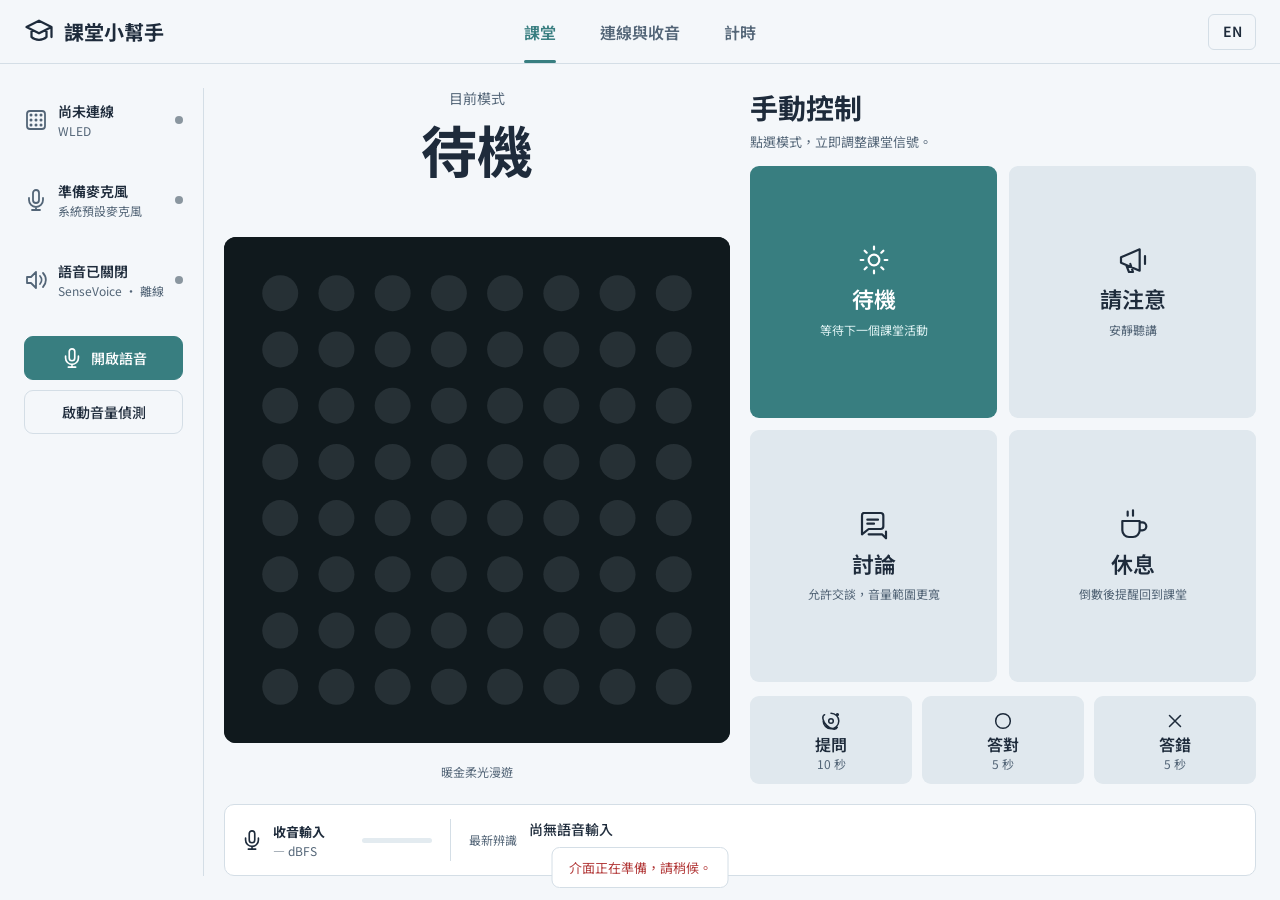
==== source/resources/web/index.html @ 9d5ec284 "Initial public release of Responsive Classroom 3.0.1" ====
<!doctype html>
<html lang="zh-Hant">
<head>
  <meta charset="utf-8">
  <meta name="viewport" content="width=device-width,initial-scale=1">
  <meta http-equiv="Content-Security-Policy" content="default-src 'self' qrc:; script-src 'self' qrc:; style-src 'self'; img-src 'self' data:; font-src 'self'; connect-src 'none'; object-src 'none'; base-uri 'none'">
  <title>課堂小幫手</title>
  <link rel="stylesheet" href="style.css">
  <script defer src="qrc:///qtwebchannel/qwebchannel.js"></script>
  <script defer src="app.js"></script>
</head>
<body>
<!-- THESIS: The teacher reads readiness and changes classroom signals in one view; dense setup uses grouped fields and genuine disclosure.
OWN-WORLD: User-approved light slate and teal, bundled Noto Sans TC, authored consistent SVG, aligned compact forms.
STORY: Connect boards, confirm audio, act manually or by voice; custom sound remains available.
FIRST VIEWPORT: Left readiness, central real LED canvas, right four activities and three responses; fixed live input below.
FORM: Classroom control workspace, user-pinned B overrides direction seed 367bfe2c.
FINISH: unreviewed and undocumented is unfinished; this build ends with the finish review, the verdict, and DESIGN.md -->
<svg class="icon-definitions" xmlns="http://www.w3.org/2000/svg" aria-hidden="true"><defs>
  <symbol id="i-cap" viewBox="0 0 24 24"><path d="m2 8 10-5 10 5-10 5zM6 10v6c3 3 9 3 12 0v-6M22 8v8"/></symbol>
  <symbol id="i-board" viewBox="0 0 24 24"><rect x="3" y="3" width="18" height="18" rx="3"/><path d="M7 7h.01M12 7h.01M17 7h.01M7 12h.01M12 12h.01M17 12h.01M7 17h.01M12 17h.01M17 17h.01" stroke-width="3"/></symbol>
  <symbol id="i-mic" viewBox="0 0 24 24"><rect x="9" y="2" width="6" height="13" rx="3"/><path d="M5 10v2a7 7 0 0 0 14 0v-2M12 19v3M8 22h8"/></symbol>
  <symbol id="i-glow" viewBox="0 0 24 24"><circle cx="12" cy="12" r="4"/><path d="M12 2v2M12 20v2M2 12h2M20 12h2M5 5l1.5 1.5M17.5 17.5 19 19M5 19l1.5-1.5M17.5 6.5 19 5"/></symbol>
  <symbol id="i-notice" viewBox="0 0 24 24"><path d="m3 10 14-6v16L3 14zM3 10v4M7 16l2 5h3l-2-6M21 9v6"/></symbol>
  <symbol id="i-chat" viewBox="0 0 24 24"><path d="M4 3h13a2 2 0 0 1 2 2v8a2 2 0 0 1-2 2H8l-5 4V5a2 2 0 0 1 1-2ZM8 19h10l3 3v-5"/><path d="M7 8h8M7 11h5"/></symbol>
  <symbol id="i-rest" viewBox="0 0 24 24"><path d="M4 9h13v7a5 5 0 0 1-5 5H9a5 5 0 0 1-5-5zM17 10h2a3 3 0 1 1 0 6h-2M8 2v3M12 1v4"/></symbol>
  <symbol id="i-orbit" viewBox="0 0 24 24"><circle cx="12" cy="12" r="2.5"/><path d="M12 3.5a8.5 8.5 0 1 1-8.5 8.5M5.1 5.1a10 5.5 45 1 0 13.8 13.8"/><circle cx="19" cy="5" r="1"/></symbol>
  <symbol id="i-circle" viewBox="0 0 24 24"><circle cx="12" cy="12" r="8"/></symbol>
  <symbol id="i-cross" viewBox="0 0 24 24"><path d="m6 6 12 12M18 6 6 18"/></symbol>
  <symbol id="i-refresh" viewBox="0 0 24 24"><path d="M20 7v5h-5M4 17v-5h5M6 6a8 8 0 0 1 14 6M18 18a8 8 0 0 1-14-6"/></symbol>
  <symbol id="i-chevron" viewBox="0 0 24 24"><path d="m8 5 7 7-7 7"/></symbol>
  <symbol id="i-play" viewBox="0 0 24 24"><path d="m8 4 13 8-13 8z"/></symbol>
  <symbol id="i-stop" viewBox="0 0 24 24"><rect x="6" y="6" width="12" height="12" rx="1"/></symbol>
  <symbol id="i-sound" viewBox="0 0 24 24"><path d="M3 9h4l5-5v16l-5-5H3zM16 8a6 6 0 0 1 0 8M19 5a10 10 0 0 1 0 14"/></symbol>
  <symbol id="i-timer" viewBox="0 0 24 24"><circle cx="12" cy="14" r="8"/><path d="M9 2h6M12 2v4M12 10v4l3 2M19 6l2 2"/></symbol>
</defs></svg>
<div id="app">
  <header class="app-header">
    <div class="brand"><svg class="icon"><use href="#i-cap"/></svg><strong data-t="brand">課堂小幫手</strong></div>
    <nav class="navigation" aria-label="主要導覽" data-aria="navigation">
      <button type="button" data-page="classroom" aria-current="page" data-t="classroom">課堂</button>
      <button type="button" data-page="connection" data-t="connection">連線與收音</button>
      <button type="button" data-page="timers" data-t="timers">計時</button>
    </nav>
    <button id="language" class="language-button" type="button" aria-label="Switch interface language">EN</button>
  </header>
  <main id="pages">
    <section id="page-classroom" class="page classroom" aria-label="課堂" data-aria="classroom">
      <aside class="status-rail">
        <div class="status-list">
          <button class="status-item" type="button" data-go="connection"><svg class="icon"><use href="#i-board"/></svg><span><strong id="board-title">尚未連線</strong><small id="board-detail">WLED</small></span><i id="board-dot" class="status-dot"></i></button>
          <button class="status-item" type="button" data-go="connection"><svg class="icon"><use href="#i-mic"/></svg><span><strong id="microphone-title">準備麥克風</strong><small id="microphone-detail">系統預設麥克風</small></span><i id="microphone-dot" class="status-dot"></i></button>
          <div class="status-item"><svg class="icon"><use href="#i-sound"/></svg><span><strong id="speech-title">語音已關閉</strong><small id="speech-detail">SenseVoice · 離線</small></span><i id="speech-dot" class="status-dot"></i></div>
        </div>
        <div class="status-actions">
          <button id="voice-toggle" class="button primary" type="button" aria-pressed="false"><svg class="icon"><use href="#i-mic"/></svg><span data-t="voiceOn">開啟語音</span></button>
          <button id="noise-toggle" class="button quiet" type="button" aria-pressed="false"><span data-t="noiseOn">啟動音量偵測</span></button>
        </div>
      </aside>
      <div class="preview-column">
        <div class="current-mode"><span data-t="currentMode">目前模式</span><h1 id="current-mode">待機</h1></div>
        <div id="countdown" class="countdown" aria-live="polite"></div>
        <div id="matrix-stage" class="matrix-stage"><canvas id="matrix" width="400" height="400" aria-label="即時 8×8 燈板畫面" data-aria="matrix"></canvas></div>
        <p id="pattern-label" class="preview-caption">暖金柔光漫遊</p>
      </div>
      <div class="control-column">
        <div class="control-heading"><h2 data-t="manual">手動控制</h2><p data-t="manualHelp">點選模式，立即調整課堂信號。</p></div>
        <div class="base-modes">
          <button type="button" class="mode-button selected" data-mode="STANDBY" aria-pressed="true"><svg class="icon"><use href="#i-glow"/></svg><strong data-t="STANDBY">待機</strong><small data-t="standbyHelp">等待下一個課堂活動</small></button>
          <button type="button" class="mode-button" data-mode="NOTICE" aria-pressed="false"><svg class="icon"><use href="#i-notice"/></svg><strong data-t="NOTICE">請注意</strong><small data-t="noticeHelp">安靜聽講</small></button>
          <button type="button" class="mode-button" data-mode="DISCUSSION" aria-pressed="false"><svg class="icon"><use href="#i-chat"/></svg><strong data-t="DISCUSSION">討論</strong><small data-t="discussionHelp">允許交談，音量範圍更寬</small></button>
          <button type="button" class="mode-button" data-mode="REST" aria-pressed="false"><svg class="icon"><use href="#i-rest"/></svg><strong data-t="REST">休息</strong><small data-t="restHelp">倒數後提醒回到課堂</small></button>
        </div>
        <div class="response-modes">
          <button type="button" class="mode-button response" data-mode="QUESTION" aria-pressed="false"><svg class="icon"><use href="#i-orbit"/></svg><strong data-t="QUESTION">提問</strong><small id="question-duration">10 秒</small></button>
          <button type="button" class="mode-button response" data-mode="CORRECT" aria-pressed="false"><svg class="icon"><use href="#i-circle"/></svg><strong data-t="CORRECT">答對</strong><small class="feedback-duration">5 秒</small></button>
          <button type="button" class="mode-button response" data-mode="WRONG" aria-pressed="false"><svg class="icon"><use href="#i-cross"/></svg><strong data-t="WRONG">答錯</strong><small class="feedback-duration">5 秒</small></button>
        </div>
      </div>
      <div class="live-strip">
        <div class="live-level"><svg class="icon"><use href="#i-mic"/></svg><div><strong data-t="audioInput">收音輸入</strong><small id="live-dbfs">— dBFS</small></div><meter id="live-meter" min="-100" max="0" value="-100" aria-label="即時音量" data-aria="liveLevel"></meter></div>
        <div class="live-transcript"><span data-t="heard">最新辨識</span><strong id="transcript" title="">尚無語音輸入</strong><small id="command-result"></small></div>
        <button id="stop-audio-live" class="icon-button" type="button" hidden data-title="stopAudio"><svg class="icon"><use href="#i-stop"/></svg></button>
      </div>
    </section>
    <section id="page-connection" class="page scroll-page" hidden>
      <div class="settings-content">
        <section class="settings-section">
          <details id="board-details" class="disclosure section-disclosure settings-region board-region" open>
            <summary><svg class="icon"><use href="#i-chevron"/></svg><h2><svg class="icon"><use href="#i-board"/></svg><span data-t="boards">燈板連線</span></h2></summary>
            <div class="region-content">
<div class="board-add-flow"><form id="connect-form" class="connection-toolbar"><label class="sr-only" for="board-ip" data-t="boardIp">燈板 IP</label><input id="board-ip" type="text" inputmode="decimal" placeholder="192.168.1.50" maxlength="45" required autocomplete="off"><button class="button primary" id="connect-button" type="submit" data-t="connectBoard">連線燈板</button></form><div id="network-details" class="inline-form network-tools"><label class="sr-only" for="network" data-t="network">網路</label><select id="network"></select><button id="scan-button" class="button" type="button" data-t="search">搜尋</button></div></div><div id="found-boards" class="found-boards"></div>
              <p id="board-message" class="form-message" role="status"></p>
              <div class="board-table-wrap"><table class="board-table"><thead><tr><th class="enabled-column" data-t="enabled">啟用</th><th data-t="board">燈板</th><th data-t="state">狀態</th><th class="action-column"></th></tr></thead><tbody id="board-list"></tbody></table><p id="board-empty" class="empty-state" data-t="boardEmpty">尚未加入燈板。輸入 IP 建立連線。</p></div>
              <details class="disclosure child-disclosure" id="orientation-details" open><summary><svg class="icon"><use href="#i-chevron"/></svg><span data-t="orientation">燈板方向</span></summary><form id="orientation-form" class="orientation-row"><label class="field"><span data-t="board">燈板</span><select id="orientation-board"></select></label><label class="field"><span data-t="rotation">旋轉</span><select id="rotation"><option value="0">0°</option><option value="90">90°</option><option value="180">180°</option><option value="270">270°</option></select></label><div class="orientation-flags"><label><input id="serpentine" type="checkbox"><span data-t="serpentine">蛇形排列</span></label><label><input id="mirror-x" type="checkbox"><span data-t="mirrorX">左右鏡像</span></label><label><input id="mirror-y" type="checkbox"><span data-t="mirrorY">上下鏡像</span></label></div><button class="button" type="submit" data-t="save">儲存</button></form></details>
            </div>
          </details>
        </section>
        <section class="settings-section">
          <details id="input-details" class="disclosure section-disclosure settings-region input-region" open>
            <summary><svg class="icon"><use href="#i-chevron"/></svg><h2><svg class="icon"><use href="#i-mic"/></svg><span data-t="microphoneNoise">麥克風與音量</span></h2><button id="save-noise" class="button primary small" type="submit" form="noise-form" data-t="saveSettings">儲存設定</button></summary>
            <div class="region-content">
              <div class="microphone-row"><label class="sr-only" for="microphone" data-t="microphone">麥克風</label><select id="microphone"></select><button id="refresh-microphones" class="icon-button" type="button" data-title="refreshMicrophones"><svg class="icon"><use href="#i-refresh"/></svg></button><button id="calibrate" class="button" type="button" data-t="calibrate">安靜校準 12 秒</button><progress id="calibration-progress" max="1" value="0" aria-label="校準進度" data-aria="calibrationProgress"></progress></div>
              <div class="noise-feedback"><span id="noise-reading" class="numeric-reading">— dBFS</span><p id="noise-message" class="form-message" role="status"></p></div>
              <form id="noise-form">
                <div class="speech-option"><label><input id="speech-noise-guard" type="checkbox"><span data-t="speechGuard">人聲處理</span></label><p data-t="speechGuardHelp">請注意排除偵測到的人聲；討論保留持續交談音量。單一麥克風無法辨別發言者。</p></div>
                <div class="noise-profiles"><div class="profile"><h3><span class="color-dot focus-color"></span><span data-t="NOTICE">請注意</span></h3><div class="fields two"><label class="field"><span data-t="risingThreshold">稍吵門檻</span><span class="input-unit"><input id="noise-rising" data-number="float" data-min="0.1" data-max="120" inputmode="decimal" type="text"><span>dB</span></span></label><label class="field"><span data-t="loudThreshold">吵鬧門檻</span><span class="input-unit"><input id="noise-loud" data-number="float" data-min="0.1" data-max="120" inputmode="decimal" type="text"><span>dB</span></span></label></div></div><div class="profile"><h3><span class="color-dot discussion-color"></span><span data-t="DISCUSSION">討論</span></h3><div class="fields two"><label class="field"><span data-t="risingThreshold">稍吵門檻</span><span class="input-unit"><input id="discussion-rising" data-number="float" data-min="0.1" data-max="120" inputmode="decimal" type="text"><span>dB</span></span></label><label class="field"><span data-t="loudThreshold">吵鬧門檻</span><span class="input-unit"><input id="discussion-loud" data-number="float" data-min="0.1" data-max="120" inputmode="decimal" type="text"><span>dB</span></span></label></div></div></div>
                <details class="disclosure child-disclosure"><summary><svg class="icon"><use href="#i-chevron"/></svg><span data-t="noiseAdvanced">恢復門檻與持續時間</span></summary>
                  <div class="fields four noise-times"><label class="field"><span data-t="risingDuration">稍吵持續時間</span><span class="input-unit"><input id="rising-seconds" data-number="float" data-min="0.1" data-max="120" inputmode="decimal" type="text"><span data-t="seconds">秒</span></span></label><label class="field"><span data-t="loudDuration">吵鬧持續時間</span><span class="input-unit"><input id="loud-seconds" data-number="float" data-min="0.1" data-max="120" inputmode="decimal" type="text"><span data-t="seconds">秒</span></span></label><label class="field"><span data-t="recoveryDuration">恢復持續時間</span><span class="input-unit"><input id="recovery-seconds" data-number="float" data-min="0.1" data-max="120" inputmode="decimal" type="text"><span data-t="seconds">秒</span></span></label><label class="field"><span data-t="smoothing">音量平滑</span><span class="input-unit"><input id="smoothing-ms" data-number="int" data-min="100" data-max="5000" inputmode="numeric" type="text"><span>ms</span></span></label></div>
                  <div class="recovery-grid"><span></span><strong data-t="NOTICE">請注意</strong><strong data-t="DISCUSSION">討論</strong><span data-t="quietReturn">恢復安靜</span><span class="input-unit"><input id="rising-exit" data-number="float" data-min="0.1" data-max="120" inputmode="decimal" type="text" aria-label="請注意恢復安靜門檻" data-aria="focusQuietReturn"><span>dB</span></span><span class="input-unit"><input id="discussion-rising-exit" data-number="float" data-min="0.1" data-max="120" inputmode="decimal" type="text" aria-label="討論恢復安靜門檻" data-aria="discussionQuietReturn"><span>dB</span></span><span data-t="loudReturn">離開吵鬧</span><span class="input-unit"><input id="loud-exit" data-number="float" data-min="0.1" data-max="120" inputmode="decimal" type="text" aria-label="請注意離開吵鬧門檻" data-aria="focusLoudReturn"><span>dB</span></span><span class="input-unit"><input id="discussion-loud-exit" data-number="float" data-min="0.1" data-max="120" inputmode="decimal" type="text" aria-label="討論離開吵鬧門檻" data-aria="discussionLoudReturn"><span>dB</span></span></div>
                </details>
              </form>
              <details id="voice-details" class="disclosure child-disclosure voice-region"><summary><svg class="icon"><use href="#i-chevron"/></svg><h3 data-t="voiceCommands">自訂語音指令</h3><span class="summary-detail" data-t="voiceDetail">觸發詞與辨識修正</span></summary><form id="voice-form"><p class="section-help" data-t="voiceHelp">直接說短指令，也能從整句中辨識完整觸發詞；多個別名用逗號分隔。儲存時會與收音設定一起儲存。</p><div id="alias-fields" class="fields two"></div><label class="field corrections-field"><span data-t="corrections">辨識修正：誤辨文字＝觸發詞</span><textarea id="corrections" rows="3" spellcheck="false" placeholder="questions＝question"></textarea></label><div class="form-footer"><span id="voice-message" class="form-message" role="status"></span></div></form></details>
            </div>
          </details>
        </section>
        <section class="settings-section">
          <details id="audio-details" class="disclosure section-disclosure settings-region audio-region">
            <summary><svg class="icon"><use href="#i-chevron"/></svg><h2><svg class="icon"><use href="#i-sound"/></svg><span data-t="customAudio">自訂音源</span></h2><button id="save-audio" class="button primary small" type="button" data-t="saveAudio">儲存音源設定</button></summary>
            <div class="region-content">
              <div class="audio-toolbar"><span class="playback-heading" data-t="playbackSettings">播放設定</span><label class="field"><span data-t="volume">音量</span><span class="input-unit"><input id="audio-volume" data-number="int" data-min="0" data-max="100" type="text" inputmode="numeric"><span>%</span></span></label><label class="field"><span data-t="audioFade">淡入淡出</span><span class="input-unit"><input id="audio-fade" data-number="int" data-min="0" data-max="10000" type="text" inputmode="numeric"><span>ms</span></span></label><button id="stop-audio" class="button quiet" type="button"><svg class="icon"><use href="#i-stop"/></svg><span data-t="stopAudio">停止播放</span></button></div>
              <div id="audio-files" class="audio-files"></div>
              <p id="audio-message" class="form-message" role="status"></p>
            </div>
          </details>
        </section>
      </div>
    </section>
    <section id="page-timers" class="page scroll-page" hidden><div class="settings-content timer-content"><div class="page-heading"><h2><svg class="icon"><use href="#i-timer"/></svg><span data-t="classTimers">課堂計時</span></h2><p data-t="timerHelp">設定下一次啟動模式時使用的時長。</p></div><form id="timers-form" class="timer-grid"></form><p class="section-help" data-t="idleHelp">閒置回待機設為 0 可停用；請注意與討論不受閒置計時影響。</p><p id="timers-message" class="form-message" role="status"></p></div></section>
  </main>
  <div id="connection-error" role="alert" hidden></div>
</div>
</body>
</html>
---- source/resources/web/style.css ----
@font-face{font-family:Classroom;src:url('../assets/fonts/NotoSansTC.ttf') format('truetype');font-weight:100 900;font-display:swap}
:root{--canvas:#f4f7fa;--surface:#fff;--ink:#1e2b3b;--muted:#536577;--teal:#387e80;--hover:#2e7073;--soft:#e7eef2;--line:#d4dee6;--field:#adbecb;--error:#b33b3b;--radius:9px;--control:44px;font-family:Classroom,'Segoe UI',sans-serif;color:var(--ink);background:var(--canvas);font-size:14px;line-height:1.5;color-scheme:light}
*{box-sizing:border-box}html,body{height:100%;margin:0}button,input,select,textarea{font:inherit;color:inherit}button{cursor:pointer}button:disabled{cursor:default;opacity:.5}button,input,select,textarea{outline-offset:3px}button:focus-visible,input:focus-visible,select:focus-visible,textarea:focus-visible,summary:focus-visible{outline:2px solid var(--teal)}button:active:not(:disabled){transform:translateY(1px)}button{transition:background-color .14s ease-out,border-color .14s ease-out}h1,h2,h3,p{margin:0}h2{font-size:23px;line-height:1.4;font-weight:700}h3{font-size:16px;font-weight:600}svg.icon{width:22px;height:22px;flex:none;fill:none;stroke:currentColor;stroke-width:1.8;stroke-linecap:round;stroke-linejoin:round}.icon-definitions{position:absolute;width:0;height:0;overflow:hidden}[hidden]{display:none!important}.sr-only{position:absolute;width:1px;height:1px;padding:0;overflow:hidden;clip:rect(0,0,0,0);white-space:nowrap;border:0}
#app{height:100dvh;display:flex;flex-direction:column;overflow:hidden}.app-header{height:64px;flex:none;display:grid;grid-template-columns:1fr auto 1fr;align-items:center;padding:0 24px;border-bottom:1px solid var(--line);gap:20px}.brand{display:flex;align-items:center;gap:10px;font-size:20px;white-space:nowrap}.brand .icon{width:30px;height:30px}.navigation{align-self:stretch;display:flex;gap:8px}.navigation button{position:relative;border:0;background:transparent;padding:0 18px;font-size:16px;font-weight:600;color:var(--muted);white-space:nowrap}.navigation button:hover{background:var(--soft);color:var(--ink)}.navigation button[aria-current=page]{color:var(--teal)}.navigation button[aria-current=page]::after{content:'';height:3px;background:var(--teal);position:absolute;bottom:0;left:18px;right:18px;border-radius:2px}.language-button{justify-self:end;min-width:48px;height:36px;border:1px solid var(--line);border-radius:6px;background:transparent;font-weight:600}.language-button:hover{background:var(--soft)}
#pages{flex:1;min-height:0}.page{height:100%}.classroom{display:grid;grid-template-columns:180px minmax(0,1fr) minmax(290px,1fr);grid-template-rows:minmax(0,1fr) 72px;grid-template-areas:'status preview controls' 'status live live';gap:20px;padding:24px}.status-rail{grid-area:status;min-width:0;display:flex;flex-direction:column;gap:24px;border-right:1px solid var(--line);padding-right:20px}.status-list{display:flex;flex-direction:column;gap:16px}.status-item{display:flex;align-items:center;gap:10px;background:transparent;border:0;padding:10px 0;min-height:64px;text-align:left;width:100%;position:relative;min-width:0}.status-item>span{min-width:0;flex:1}.status-item strong{display:block;font-size:14px;font-weight:600;white-space:nowrap;overflow:hidden;text-overflow:ellipsis}.status-item small{display:block;color:var(--muted);font-size:12px;white-space:nowrap;overflow:hidden;text-overflow:ellipsis;max-width:100%}.status-item>svg{width:24px;height:24px;color:var(--muted)}button.status-item:hover{color:var(--teal)}.status-dot{width:8px;height:8px;border-radius:50%;background:#8a969f;flex:none}.status-dot.ok{background:#29954c}.status-dot.loading{background:#b67b08}.status-dot.error{background:var(--error)}.status-actions{display:flex;flex-direction:column;gap:10px}.button,.icon-button{min-height:var(--control);border:1px solid var(--field);border-radius:var(--radius);background:var(--surface);font-weight:500;padding:0 16px;display:inline-flex;align-items:center;justify-content:center;gap:8px;white-space:nowrap}.button:hover,.icon-button:hover{background:var(--soft);border-color:var(--teal)}.button.primary{background:var(--teal);color:#fff;border-color:var(--teal)}.button.primary:hover{background:var(--hover)}.button.quiet{background:transparent;border-color:var(--line)}.button.small{min-height:36px;font-size:13px;padding:0 12px}.button[aria-pressed=true]:not(.primary){background:#e0eded;border-color:var(--teal);color:var(--teal)}.icon-button{width:44px;padding:0;flex:none}.icon-button .icon{width:18px;height:18px}
.preview-column{grid-area:preview;display:grid;grid-template-rows:auto 25px minmax(0,1fr) 24px;gap:8px;min-height:0;min-width:0;text-align:center}.current-mode>span{font-size:14px;color:var(--muted)}.current-mode h1{font-size:clamp(32px,4.7vw,56px);font-weight:700;line-height:1.35;margin-top:2px}.countdown{font-variant-numeric:tabular-nums;color:var(--teal);font-size:14px;font-weight:500;white-space:nowrap}.matrix-stage{min-height:0;display:flex;align-items:center;justify-content:center;overflow:hidden}#matrix{display:block;background:#10191d;border-radius:12px;max-width:100%;max-height:100%}.preview-caption{font-size:12px;color:var(--muted);align-self:center;white-space:nowrap}.control-column{grid-area:controls;min-width:0;min-height:0;display:flex;flex-direction:column;gap:14px}.control-heading h2{font-size:28px}.control-heading p{color:var(--muted);font-size:13px;margin-top:5px}.base-modes{display:grid;grid-template-columns:repeat(2,minmax(0,1fr));grid-template-rows:repeat(2,minmax(0,1fr));gap:12px;flex:1;min-height:0}.mode-button{border:1px solid transparent;border-radius:var(--radius);background:#e0e8ee;display:flex;align-items:center;justify-content:center;flex-direction:column;gap:7px;padding:10px 6px;min-width:0;min-height:0;overflow:hidden}.mode-button:hover{background:#d3e3e8;border-color:#9db7bc}.mode-button.selected{background:var(--teal);color:#fff}.mode-button.selected:hover{background:var(--hover)}.mode-button>.icon{width:32px;height:32px;stroke-width:1.65}.mode-button strong{font-size:22px;font-weight:600;line-height:1.4;white-space:nowrap}.mode-button small{font-size:12px;color:var(--muted);line-height:1.5;white-space:nowrap;max-width:100%;overflow:hidden;text-overflow:ellipsis}.mode-button.selected small{color:#e0f3f3}.response-modes{display:grid;grid-template-columns:repeat(3,minmax(0,1fr));gap:10px;height:88px;flex:none}.response{gap:2px;padding:8px 5px}.response>.icon{width:22px;height:22px}.response strong{font-size:16px}.response small{font-size:12px}
.live-strip{grid-area:live;min-width:0;background:var(--surface);border:1px solid var(--line);border-radius:10px;padding:12px 16px;display:flex;align-items:center;gap:18px;overflow:hidden}.live-level{display:flex;align-items:center;gap:10px;flex:none;min-width:0}.live-level strong{font-size:13px;white-space:nowrap}.live-level small{display:block;font-size:12px;color:var(--muted);font-variant-numeric:tabular-nums;min-width:75px}.live-level meter{width:70px;height:10px;margin-left:4px;accent-color:var(--teal)}meter::-webkit-meter-bar{background:#e3ebf0;border:0;border-radius:5px}meter::-webkit-meter-optimum-value{background:var(--teal);border-radius:5px}.live-transcript{min-width:0;flex:1;border-left:1px solid var(--line);padding-left:18px;display:grid;grid-template-columns:auto minmax(0,1fr);gap:3px 12px;align-items:center}.live-transcript>span{font-size:12px;color:var(--muted);grid-row:1/3}.live-transcript strong{font-size:14px;min-width:0;overflow:hidden;text-overflow:ellipsis;white-space:nowrap;font-weight:500}.live-transcript small{font-size:12px;color:var(--teal);overflow:hidden;text-overflow:ellipsis;white-space:nowrap;height:18px}.live-strip>.icon-button{width:36px;min-height:36px}
.scroll-page{overflow:auto;overscroll-behavior:contain}.settings-content{max-width:1080px;margin:0 auto;padding:24px 32px 32px}.settings-section+.settings-section{margin-top:24px;padding-top:24px;border-top:1px solid var(--line)}.section-heading{display:flex;align-items:center;justify-content:space-between;gap:16px;margin-bottom:16px}.section-heading h2,.page-heading h2{display:flex;align-items:center;gap:10px;font-size:21px}.section-heading h2>.icon,.page-heading h2>.icon{width:24px;height:24px;color:var(--teal)}.connection-toolbar,.inline-form{display:flex;align-items:center;gap:12px;min-width:0}.connection-toolbar>input,.inline-form>select{flex:1;min-width:0}.connection-toolbar>input{max-width:380px}.form-message{font-size:13px;line-height:1.6;color:var(--muted);min-height:21px;margin:8px 0;overflow-wrap:anywhere}.form-message.error{color:var(--error)}input[type=text],select,textarea{border:1px solid var(--field);border-radius:var(--radius);background:#fff;min-width:0;width:100%}input[type=text],select{height:var(--control);padding:0 12px;line-height:normal;font-size:15px}select{padding-right:8px;text-overflow:ellipsis}textarea{padding:10px 12px;line-height:1.6;resize:vertical;min-height:90px;font-size:14px}.field{display:flex;flex-direction:column;min-width:0;gap:7px}.field>span:first-child{font-size:14px;font-weight:500}.input-unit{display:flex;align-items:center;border:1px solid var(--field);background:#fff;border-radius:var(--radius);height:var(--control);min-width:0;overflow:hidden}.input-unit>input[type=text]{width:100%;border:0;background:transparent;border-radius:0;height:42px;padding:0 12px;font-variant-numeric:tabular-nums;font-size:16px}.input-unit>span{padding:0 12px 0 4px;flex:none;color:var(--muted);font-size:13px}.input-unit:focus-within{outline:2px solid var(--teal);outline-offset:2px}.input-unit>input:focus-visible{outline:0}.fields{display:grid;gap:16px}.fields.two{grid-template-columns:repeat(2,minmax(0,1fr))}.fields.four{grid-template-columns:repeat(4,minmax(0,1fr))}.form-footer{margin-top:16px;display:flex;align-items:center;justify-content:space-between;gap:20px;min-height:44px}.form-footer>span{color:var(--muted);font-size:13px;min-width:0}.form-footer>.form-message{flex:1;margin:0}.numeric-reading{font-size:13px;color:var(--muted);font-variant-numeric:tabular-nums;white-space:nowrap}
.disclosure{margin-top:12px}.disclosure>summary{list-style:none;cursor:pointer;min-height:40px;display:flex;gap:8px;align-items:center;font-weight:500;color:var(--ink);border-radius:6px}.disclosure>summary::-webkit-details-marker{display:none}.disclosure>summary:hover{color:var(--teal);background:#ebf1f4}.disclosure>summary>.icon{width:17px;height:17px;transition:transform .16s ease-out;color:var(--muted)}.disclosure[open]>summary>.icon{transform:rotate(90deg)}.disclosure>summary+*{margin-top:12px}.section-disclosure{margin-top:0}.section-disclosure>summary{gap:10px;min-height:44px}.section-disclosure>summary h2{font-size:21px}.summary-detail{font-size:13px;color:var(--muted);margin-left:auto;font-weight:400}.board-table-wrap{overflow-x:auto}.board-table{width:100%;border-collapse:collapse;text-align:left;table-layout:fixed}.board-table th{font-size:12px;font-weight:500;color:var(--muted);padding:8px 12px;border-bottom:1px solid var(--line)}.board-table td{font-size:13px;vertical-align:middle;padding:12px;border-bottom:1px solid var(--line);overflow:hidden;text-overflow:ellipsis}.board-table .enabled-column{width:56px}.board-table .action-column{width:52px}.board-table td strong,.board-table td small{display:block;overflow:hidden;text-overflow:ellipsis;white-space:nowrap}.board-table td strong{font-size:14px;font-weight:500}.board-table td small{font-size:12px;color:var(--muted);margin-top:2px}.board-table .icon-button{width:32px;min-height:32px;border:0;background:transparent}.board-status{display:flex;gap:8px;align-items:center;min-width:0}.board-status>span{overflow:hidden;text-overflow:ellipsis;white-space:nowrap}.empty-state{font-size:13px;padding:20px 12px;color:var(--muted)}input[type=checkbox]{width:18px;height:18px;accent-color:var(--teal);cursor:pointer;margin:0;flex:none}.orientation-row{display:grid;grid-template-columns:minmax(140px,1fr) 100px auto auto;gap:16px;align-items:end}.orientation-flags{display:flex;flex-wrap:wrap;align-items:center;gap:16px;min-height:44px}.orientation-flags label{display:flex;align-items:center;gap:7px;font-size:13px;white-space:nowrap}.found-boards{display:flex;gap:8px;flex-wrap:wrap;margin-top:12px}.microphone-row{display:grid;grid-template-columns:minmax(120px,1fr) 44px auto minmax(90px,.4fr);align-items:center;gap:12px}.microphone-row>select{min-width:0}.microphone-row>progress{width:100%;height:8px;border:0;accent-color:var(--teal)}progress::-webkit-progress-bar{background:#e2eaf0;border-radius:4px}progress::-webkit-progress-value{background:var(--teal);border-radius:4px}.noise-profiles{display:grid;grid-template-columns:repeat(2,minmax(0,1fr));gap:28px;margin-top:18px}.profile h3{display:flex;align-items:center;gap:8px;margin-bottom:12px}.color-dot{width:8px;height:8px;border-radius:50%;flex:none}.focus-color{background:#4d971d}.discussion-color{background:#218b8b}.noise-times{margin-bottom:20px}.recovery-grid{display:grid;grid-template-columns:130px repeat(2,minmax(0,1fr));align-items:center;gap:12px 16px}.recovery-grid>strong{font-size:13px;font-weight:500;color:var(--muted)}.recovery-grid>span:not(.input-unit){font-size:13px}.corrections-field{margin-top:18px}.section-help{font-size:13px;color:var(--muted);margin:12px 0 16px;line-height:1.7}.audio-toolbar{display:flex;align-items:end;gap:16px;flex-wrap:wrap}.audio-toolbar>.field{width:150px}.audio-files{margin-top:18px;display:grid;grid-template-columns:repeat(2,minmax(0,1fr));column-gap:28px}.audio-file{display:flex;align-items:center;gap:8px;min-height:64px;border-bottom:1px solid var(--line);min-width:0}.audio-file>strong{font-size:14px;font-weight:500;width:64px;flex:none}.audio-file>.file-name{flex:1;min-width:0;font-size:12px;white-space:nowrap;text-overflow:ellipsis;overflow:hidden}.audio-file>.button{min-height:36px;padding:0 10px;font-size:12px}.audio-file>.icon-button{width:32px;min-height:32px;border:0;background:transparent}.page-heading{padding-bottom:20px;border-bottom:1px solid var(--line);margin-bottom:24px}.page-heading p{font-size:14px;color:var(--muted);margin-top:8px}.timer-content{max-width:950px}.timer-grid{display:grid;grid-template-columns:repeat(3,minmax(0,1fr));gap:24px 24px}.timer-grid>.field>span:first-child{font-size:15px}.timer-grid .input-unit{height:48px}.timer-grid .input-unit input{height:46px;font-size:18px}.timer-grid>.button{align-self:end;height:48px}.timer-content>.section-help{margin-top:20px}#connection-error{position:absolute;bottom:12px;left:50%;transform:translateX(-50%);padding:10px 16px;background:#fff;color:var(--error);border:1px solid var(--line);border-radius:8px;max-width:calc(100% - 32px);font-size:13px;overflow-wrap:anywhere}
@media(max-width:1100px){.classroom{grid-template-columns:160px minmax(0,1fr) minmax(260px,1fr);gap:16px;padding:20px}.status-rail{padding-right:16px}.mode-button strong{font-size:20px}.mode-button small{font-size:11px}.response strong{font-size:16px}.orientation-row{grid-template-columns:minmax(120px,1fr) 88px auto}.orientation-flags{grid-column:1/3}.orientation-row>.button{grid-column:3;grid-row:2}.audio-files{column-gap:20px}.audio-file>strong{width:56px}.live-level meter{width:48px}}
@media(max-width:900px){.app-header{padding:0 18px;gap:10px;grid-template-columns:auto 1fr auto}.brand{font-size:17px;gap:7px}.brand .icon{width:26px;height:26px}.navigation{justify-self:center;gap:0}.navigation button{padding:0 12px;font-size:14px}.navigation button[aria-current=page]::after{left:12px;right:12px}.classroom{grid-template-columns:minmax(0,1fr) minmax(0,1.15fr);grid-template-rows:58px minmax(0,1fr) 66px;grid-template-areas:'status status' 'preview controls' 'live live';gap:14px;padding:16px}.status-rail{border-right:0;border-bottom:1px solid var(--line);padding:0 0 12px;display:grid;grid-template-columns:minmax(0,1fr) auto;gap:12px;align-items:center}.status-list{display:grid;grid-template-columns:repeat(3,minmax(0,1fr));gap:10px}.status-item{min-height:36px;padding:0;gap:7px}.status-item>svg{width:18px;height:18px}.status-item strong{font-size:12px}.status-item small{display:none}.status-dot{width:6px;height:6px}.status-actions{flex-direction:row;gap:8px}.status-actions .button{min-height:36px;padding:0 9px;font-size:12px}.status-actions .icon{width:16px;height:16px}.control-heading h2{font-size:24px}.control-heading p{font-size:12px}.current-mode h1{font-size:40px}.mode-button{gap:5px;padding:7px 4px}.mode-button>.icon{width:26px;height:26px}.mode-button strong{font-size:19px}.mode-button small{display:none}.response{gap:2px}.response>.icon{width:18px;height:18px}.response strong{font-size:15px}.response small{display:block;font-size:11px}.response-modes{height:74px}.live-strip{padding:10px 12px;gap:12px}.live-transcript{padding-left:12px;column-gap:8px}.live-level meter{width:42px}.settings-content{padding:20px 24px 28px}.microphone-row{grid-template-columns:minmax(100px,1fr) 44px auto}.microphone-row>progress{grid-column:1/-1;margin-bottom:4px}.audio-files{grid-template-columns:1fr}.audio-file>strong{width:85px}}
@media(max-height:600px){.app-header{height:54px}.classroom{gap:12px;padding:14px;grid-template-rows:minmax(0,1fr) 60px}.current-mode h1{font-size:34px}.current-mode>span{font-size:12px}.preview-column{grid-template-rows:auto 18px minmax(0,1fr) 18px;gap:4px}.preview-caption,.countdown{font-size:11px}.control-heading h2{font-size:22px}.control-heading p{display:none}.control-column{gap:10px}.mode-button>.icon{width:24px;height:24px}.mode-button strong{font-size:18px}.mode-button small{display:none}.response-modes{height:64px}.response strong{font-size:14px}.response small{display:block;font-size:10px}.response>.icon{width:16px;height:16px}.base-modes{gap:10px}.status-list{gap:10px}.status-rail{gap:16px}.live-strip{padding:8px 12px}.live-transcript strong{font-size:13px}.timer-content{padding-top:18px}.page-heading{margin-bottom:18px;padding-bottom:14px}.timer-grid{gap:18px 20px}}
@media(max-width:900px) and (max-height:600px){.classroom{grid-template-rows:46px minmax(0,1fr) 58px}.status-rail{gap:10px;padding-bottom:8px}.status-actions .button{min-height:32px}.status-item{gap:5px}.status-item strong{font-size:11px}.live-level meter{display:none}.live-transcript>span{display:none}}
@media(max-width:650px){.app-header{height:54px;padding:0 10px;gap:6px}.brand{font-size:14px}.brand .icon{display:none}.navigation button{padding:0 7px;font-size:12px}.navigation button[aria-current=page]::after{left:7px;right:7px}.language-button{min-width:36px;height:32px;font-size:12px}.classroom{padding:12px;gap:12px;grid-template-rows:96px minmax(0,1fr) 64px;grid-template-columns:minmax(0,1fr) minmax(0,1.1fr)}.status-rail{grid-template-columns:1fr;gap:8px}.status-list{gap:8px}.status-item strong{font-size:11px}.status-actions{gap:10px}.status-actions .button{flex:1}.current-mode h1{font-size:30px}.current-mode>span{font-size:12px}.preview-column{gap:5px}.control-heading h2{font-size:20px}.control-heading p{display:none}.mode-button>.icon{width:22px;height:22px}.mode-button strong{font-size:15px}.base-modes{gap:8px}.control-column{gap:10px}.response-modes{gap:6px;height:68px}.response strong{font-size:12px}.response>.icon{width:16px;height:16px}.response small{font-size:10px}.live-level>svg{display:none}.live-level strong{font-size:11px}.live-level small{min-width:60px;font-size:10px}.live-level meter{display:none}.live-transcript>span{display:none}.live-transcript strong{font-size:12px}.live-transcript small{font-size:10px}.live-transcript{padding-left:10px}.preview-caption{font-size:10px;white-space:normal}.settings-content{padding:18px 16px}.section-heading h2,.section-disclosure>summary h2,.page-heading h2{font-size:18px}.connection-toolbar{gap:8px;flex-wrap:wrap}.connection-toolbar>input{max-width:none;flex-basis:100%}.connection-toolbar>.button{flex:1}.section-heading .numeric-reading{font-size:11px}.microphone-row{grid-template-columns:minmax(0,1fr) 44px;gap:10px}.microphone-row>#calibrate{grid-column:1}.microphone-row>progress{grid-column:2}.noise-profiles{gap:16px;grid-template-columns:1fr}.fields.four{grid-template-columns:repeat(2,minmax(0,1fr))}.fields.two{gap:12px}.field>span:first-child{font-size:12px}.recovery-grid{grid-template-columns:88px repeat(2,minmax(0,1fr));gap:10px}.orientation-row{grid-template-columns:minmax(0,1fr) 90px;gap:12px}.orientation-row>.button{grid-column:2;grid-row:3}.orientation-flags{grid-column:1/-1;gap:12px}.board-table th,.board-table td{padding:10px 6px}.board-table .enabled-column{width:40px}.board-table .action-column{width:38px}.board-table td strong{font-size:12px}.board-table td small{font-size:10px}.board-status{gap:5px}.board-status>span{font-size:11px}.form-footer{gap:12px;align-items:flex-end}.form-footer>span{font-size:11px}.form-footer>.button{padding:0 12px;font-size:12px}.audio-toolbar{gap:12px}.audio-toolbar>.field{width:calc(50% - 6px)}.audio-files{grid-template-columns:1fr}.audio-file>strong{width:56px;font-size:12px}.audio-file{gap:6px}.summary-detail{font-size:11px}.timer-grid{gap:16px 12px;grid-template-columns:repeat(2,minmax(0,1fr))}.timer-grid>.field>span:first-child{font-size:13px}.timer-grid>.button{font-size:13px}}
@media(prefers-reduced-motion:reduce){button,.disclosure>summary>.icon{transition:none}button:active:not(:disabled){transform:none}}
.language-button{white-space:nowrap;padding:0 6px}.speech-option{display:flex;align-items:center;gap:18px;flex-wrap:wrap}.speech-option>label{display:flex;align-items:center;gap:8px;font-weight:500}.speech-option>p{font-size:12px;color:var(--muted)}
.mode-button.response{padding:4px 3px}.response strong,.response small{line-height:1.25}
/* Settings regions use a clear parent/child hierarchy and a restrained teal/slate palette. */
.settings-section+.settings-section{margin-top:24px;padding-top:0;border-top:0}
.settings-region{margin:0;border-top:1px solid var(--line);border-bottom:1px solid var(--line)}
.settings-region>summary{min-height:56px;padding:8px 12px;border-radius:0;gap:10px}
.settings-region>summary h2{display:flex;align-items:center;gap:10px;font-size:21px;line-height:1.35}
.settings-region>summary h2>.icon{width:22px;height:22px;color:var(--region-accent,var(--teal))}
.settings-region>summary>.icon{color:var(--region-accent,var(--teal))}
.board-region{--region-accent:#387e80;--region-wash:#e9f1f3}
.input-region{--region-accent:#426f72;--region-wash:#edf2f1}
.audio-region{--region-accent:#596b7c;--region-wash:#edf1f4}
.settings-region>summary{background:var(--region-wash)}
.settings-region>summary:hover{background:color-mix(in srgb,var(--region-wash),var(--teal) 8%)}
.region-content{padding:16px 8px 24px}
.settings-region .disclosure{margin-top:12px}
.settings-region .child-disclosure{border-top:1px solid var(--line);padding-top:8px}
.settings-region .child-disclosure>summary{min-height:44px;padding:0 8px}
.settings-region .child-disclosure>summary h3{font-size:15px;font-weight:600}
.settings-region .child-disclosure>summary+*{margin-top:12px}
.board-region #network-details{margin-top:8px}
.board-region .board-table-wrap{margin-top:8px}
.input-region>.region-content{padding-top:20px}
.input-region .microphone-row{margin-bottom:4px}
.input-region .noise-profiles{margin-top:16px}
.input-region>summary h2,.audio-region>summary h2{min-width:0;flex:1;white-space:nowrap}
.input-region>summary #save-noise,.audio-region>summary #save-audio{flex:none;min-height:var(--control);padding:0 10px;font-size:12px}
.noise-feedback{display:flex;align-items:center;gap:12px;min-height:24px;margin:0 0 4px}
.noise-feedback .numeric-reading{font-size:12px;color:var(--muted);white-space:nowrap}
.noise-feedback .form-message{flex:1;min-height:0;margin:0}
.input-region .speech-option{margin-top:8px}
.input-region .voice-region{margin-top:16px}
.input-region .voice-region>summary{min-height:48px}
.voice-region .section-help{margin-top:8px}
.audio-files{margin-top:0}
.audio-region .section-help{margin:12px 0 8px}
.audio-toolbar{display:flex;align-items:end;gap:12px;flex-wrap:wrap;padding:0 0 8px}
.audio-toolbar>.playback-heading{align-self:center;color:var(--muted);font-size:13px;font-weight:600;margin-right:2px}
.audio-toolbar>.field{width:132px;gap:4px}
.audio-toolbar>.field>span:first-child{font-size:12px}
.audio-toolbar>.button{min-height:var(--control)}
.microphone-row{grid-template-columns:minmax(120px,1fr) 44px auto minmax(90px,.4fr)}
@media(max-width:900px){
  .settings-content{padding:20px 24px 28px}
  .microphone-row{grid-template-columns:minmax(100px,1fr) 44px auto minmax(80px,.4fr)}
  .microphone-row>progress{grid-column:auto;margin:0}
}
@media(max-width:650px){
  .settings-content{padding:18px 16px 24px}
  .settings-region>summary{min-height:52px;padding:8px}
  .settings-region>summary h2{font-size:18px;gap:8px}
  .settings-region>summary h2>.icon{width:20px;height:20px}
  .settings-region>summary>.summary-detail{font-size:11px}
  .region-content{padding:12px 4px 20px}
  .microphone-row{grid-template-columns:minmax(0,1fr) 44px;gap:10px}
  .microphone-row>#calibrate{grid-column:1}
  .microphone-row>progress{grid-column:2;width:100%}
  .input-region .noise-profiles{grid-template-columns:1fr;gap:16px}
  .fields.four{grid-template-columns:repeat(2,minmax(0,1fr))}
  .input-region>summary,.audio-region>summary{gap:6px;padding:6px 4px}
  .input-region>summary h2,.audio-region>summary h2{font-size:15px!important;gap:5px}
  .input-region>summary #save-noise,.audio-region>summary #save-audio{padding:0 8px;font-size:11px}
  .noise-feedback{gap:8px}
  .audio-toolbar{gap:8px}
  .audio-toolbar>.playback-heading{flex-basis:100%}
  .audio-toolbar>.field{width:calc(50% - 4px)}
}
@media(max-width:650px){
  .timer-grid{grid-template-columns:repeat(3,minmax(0,1fr));gap:12px 8px}
  .timer-grid>.field>span:first-child{font-size:11px;line-height:1.35}
  .timer-grid>.field{gap:5px}
  .timer-grid .input-unit input{padding:0 8px;font-size:15px}
  .timer-grid>.button{min-height:44px;height:auto;padding:0 6px;font-size:12px}
}
/* A cue's file and its independent music response belong in the same two-row unit. */
html,body{overflow:hidden}
.settings-region>summary .summary-detail{min-width:0;max-width:48%;white-space:nowrap;overflow:hidden;text-overflow:ellipsis}
.audio-file{display:grid;grid-template-columns:minmax(0,1fr) auto 44px 44px;gap:6px 8px;padding:12px 0;min-height:96px}
.audio-file>strong{width:auto;grid-column:1;grid-row:1}
.audio-file>.file-name{grid-column:1;grid-row:2}
.audio-file>.button{grid-column:2;grid-row:1;min-height:44px}
.audio-file>.icon-button{min-height:44px;width:44px}
.audio-file>.music-reactive{grid-column:2/5;grid-row:2;justify-self:end;min-height:32px}
.music-reactive,.found-panel{display:flex;align-items:center;gap:8px;cursor:pointer;font-size:12px}
.music-reactive>input,.found-panel>input{width:18px;height:18px;flex:none;accent-color:var(--teal)}
#found-boards{display:grid;grid-template-columns:repeat(2,minmax(0,1fr));gap:8px 20px;margin:12px 0}
.found-panel{min-height:52px;min-width:0;padding:4px 0}
.found-panel>span{min-width:0}
.found-panel strong,.found-panel small{display:block;overflow-wrap:anywhere}
.found-panel strong{font-size:13px;font-weight:600}
.found-panel small{font-size:11px;color:var(--muted)}
#add-selected-boards{grid-column:1/-1;justify-self:start;margin-top:4px}
@media(max-width:650px){#found-boards{grid-template-columns:1fr}.audio-file{column-gap:6px}.music-reactive{font-size:11px}}
.board-add-flow{display:grid;grid-template-columns:minmax(0,1.15fr) minmax(0,1fr);gap:16px;align-items:center}
.board-add-flow .connection-toolbar,.board-add-flow .network-tools{min-width:0;gap:10px}
.board-add-flow .connection-toolbar>input,.board-add-flow .network-tools>select{flex:1;min-width:0;max-width:none}
.board-add-flow .connection-toolbar>.button,.board-add-flow .network-tools>.button{flex:none}
.board-region .found-boards{margin-top:12px}
@media(max-width:650px){
  .board-add-flow{grid-template-columns:minmax(0,1fr);gap:8px}
  .board-add-flow .connection-toolbar{flex-wrap:nowrap}
  .board-add-flow .connection-toolbar>input{flex-basis:0}
  .board-add-flow .network-tools{width:100%}
}
.board-region #network-details{margin-top:0}
.board-table .action-column{width:68px}
.board-table .icon-button{width:44px;min-height:44px}
@media(max-width:650px){.board-table .action-column{width:56px}}
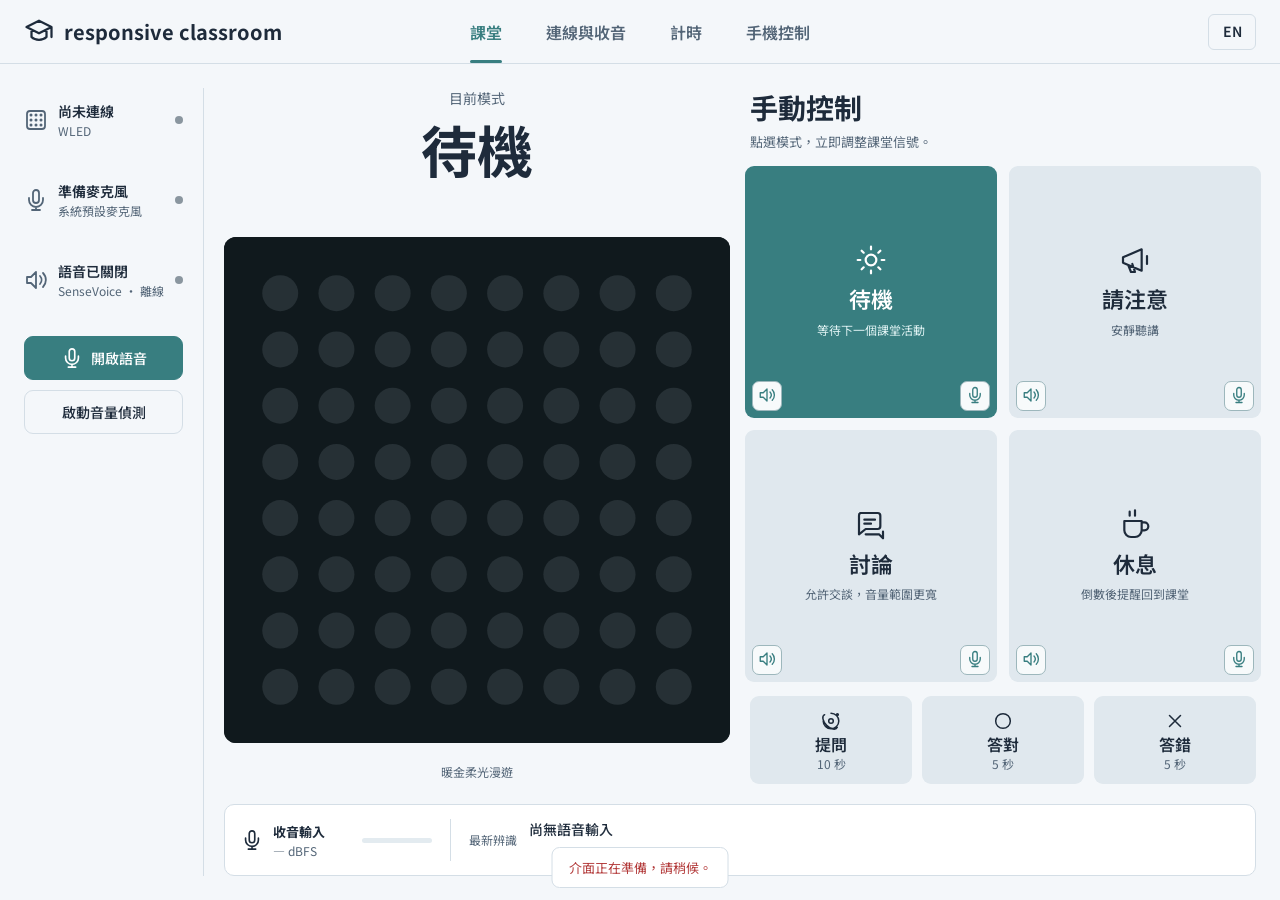
==== commit 873070cb: "Complete 3.2.0 phone control and responsive layout" ====
--- a/source/resources/web/index.html
+++ b/source/resources/web/index.html
@@ -4,18 +4,12 @@
   <meta charset="utf-8">
   <meta name="viewport" content="width=device-width,initial-scale=1">
   <meta http-equiv="Content-Security-Policy" content="default-src 'self' qrc:; script-src 'self' qrc:; style-src 'self'; img-src 'self' data:; font-src 'self'; connect-src 'none'; object-src 'none'; base-uri 'none'">
-  <title>課堂小幫手</title>
+  <title>responsive classroom</title>
   <link rel="stylesheet" href="style.css">
   <script defer src="qrc:///qtwebchannel/qwebchannel.js"></script>
   <script defer src="app.js"></script>
 </head>
 <body>
-<!-- THESIS: The teacher reads readiness and changes classroom signals in one view; dense setup uses grouped fields and genuine disclosure.
-OWN-WORLD: User-approved light slate and teal, bundled Noto Sans TC, authored consistent SVG, aligned compact forms.
-STORY: Connect boards, confirm audio, act manually or by voice; custom sound remains available.
-FIRST VIEWPORT: Left readiness, central real LED canvas, right four activities and three responses; fixed live input below.
-FORM: Classroom control workspace, user-pinned B overrides direction seed 367bfe2c.
-FINISH: unreviewed and undocumented is unfinished; this build ends with the finish review, the verdict, and DESIGN.md -->
 <svg class="icon-definitions" xmlns="http://www.w3.org/2000/svg" aria-hidden="true"><defs>
   <symbol id="i-cap" viewBox="0 0 24 24"><path d="m2 8 10-5 10 5-10 5zM6 10v6c3 3 9 3 12 0v-6M22 8v8"/></symbol>
   <symbol id="i-board" viewBox="0 0 24 24"><rect x="3" y="3" width="18" height="18" rx="3"/><path d="M7 7h.01M12 7h.01M17 7h.01M7 12h.01M12 12h.01M17 12h.01M7 17h.01M12 17h.01M17 17h.01" stroke-width="3"/></symbol>
@@ -36,11 +30,12 @@
 </defs></svg>
 <div id="app">
   <header class="app-header">
-    <div class="brand"><svg class="icon"><use href="#i-cap"/></svg><strong data-t="brand">課堂小幫手</strong></div>
+    <div class="brand"><svg class="icon"><use href="#i-cap"/></svg><strong data-t="brand">responsive classroom</strong></div>
     <nav class="navigation" aria-label="主要導覽" data-aria="navigation">
       <button type="button" data-page="classroom" aria-current="page" data-t="classroom">課堂</button>
       <button type="button" data-page="connection" data-t="connection">連線與收音</button>
       <button type="button" data-page="timers" data-t="timers">計時</button>
+      <button type="button" data-page="remote" data-t="remoteTitle">手機控制</button>
     </nav>
     <button id="language" class="language-button" type="button" aria-label="Switch interface language">EN</button>
   </header>
@@ -66,10 +61,10 @@
       <div class="control-column">
         <div class="control-heading"><h2 data-t="manual">手動控制</h2><p data-t="manualHelp">點選模式，立即調整課堂信號。</p></div>
         <div class="base-modes">
-          <button type="button" class="mode-button selected" data-mode="STANDBY" aria-pressed="true"><svg class="icon"><use href="#i-glow"/></svg><strong data-t="STANDBY">待機</strong><small data-t="standbyHelp">等待下一個課堂活動</small></button>
-          <button type="button" class="mode-button" data-mode="NOTICE" aria-pressed="false"><svg class="icon"><use href="#i-notice"/></svg><strong data-t="NOTICE">請注意</strong><small data-t="noticeHelp">安靜聽講</small></button>
-          <button type="button" class="mode-button" data-mode="DISCUSSION" aria-pressed="false"><svg class="icon"><use href="#i-chat"/></svg><strong data-t="DISCUSSION">討論</strong><small data-t="discussionHelp">允許交談，音量範圍更寬</small></button>
-          <button type="button" class="mode-button" data-mode="REST" aria-pressed="false"><svg class="icon"><use href="#i-rest"/></svg><strong data-t="REST">休息</strong><small data-t="restHelp">倒數後提醒回到課堂</small></button>
+          <div class="mode-tile"><button type="button" class="mode-button selected" data-mode="STANDBY" aria-pressed="true"><svg class="icon"><use href="#i-glow"/></svg><strong data-t="STANDBY">待機</strong><small data-t="standbyHelp">等待下一個課堂活動</small></button><div class="mode-switches"><button type="button" data-scenario-audio="STANDBY"><svg class="icon"><use href="#i-sound"/></svg></button><button type="button" data-scenario-voice="STANDBY"><svg class="icon"><use href="#i-mic"/></svg></button></div></div>
+          <div class="mode-tile"><button type="button" class="mode-button" data-mode="NOTICE" aria-pressed="false"><svg class="icon"><use href="#i-notice"/></svg><strong data-t="NOTICE">請注意</strong><small data-t="noticeHelp">安靜聽講</small></button><div class="mode-switches"><button type="button" data-scenario-audio="NOTICE"><svg class="icon"><use href="#i-sound"/></svg></button><button type="button" data-scenario-voice="NOTICE"><svg class="icon"><use href="#i-mic"/></svg></button></div></div>
+          <div class="mode-tile"><button type="button" class="mode-button" data-mode="DISCUSSION" aria-pressed="false"><svg class="icon"><use href="#i-chat"/></svg><strong data-t="DISCUSSION">討論</strong><small data-t="discussionHelp">允許交談，音量範圍更寬</small></button><div class="mode-switches"><button type="button" data-scenario-audio="DISCUSSION"><svg class="icon"><use href="#i-sound"/></svg></button><button type="button" data-scenario-voice="DISCUSSION"><svg class="icon"><use href="#i-mic"/></svg></button></div></div>
+          <div class="mode-tile"><button type="button" class="mode-button" data-mode="REST" aria-pressed="false"><svg class="icon"><use href="#i-rest"/></svg><strong data-t="REST">休息</strong><small data-t="restHelp">倒數後提醒回到課堂</small></button><div class="mode-switches"><button type="button" data-scenario-audio="REST"><svg class="icon"><use href="#i-sound"/></svg></button><button type="button" data-scenario-voice="REST"><svg class="icon"><use href="#i-mic"/></svg></button></div></div>
         </div>
         <div class="response-modes">
           <button type="button" class="mode-button response" data-mode="QUESTION" aria-pressed="false"><svg class="icon"><use href="#i-orbit"/></svg><strong data-t="QUESTION">提問</strong><small id="question-duration">10 秒</small></button>
@@ -83,13 +78,15 @@
         <button id="stop-audio-live" class="icon-button" type="button" hidden data-title="stopAudio"><svg class="icon"><use href="#i-stop"/></svg></button>
       </div>
     </section>
-    <section id="page-connection" class="page scroll-page" hidden>
+    <section id="page-connection" class="page scroll-page" aria-label="連線與收音" data-aria="connection" hidden>
       <div class="settings-content">
+        <div class="page-heading settings-heading"><h2 data-t="settingsTitle">連線與收音設定</h2><p data-t="settingsHelp">先連接燈板與麥克風，再依需要調整偵測及音源。</p></div>
+        <nav class="settings-nav" aria-label="設定區段" data-aria="settingsSections"><button type="button" data-section="board-details" data-t="boards">燈板</button><button type="button" data-section="input-details" data-t="microphoneNoise">收音與偵測</button><button type="button" data-section="voice-details" data-t="voiceCommands">語音指令</button><button type="button" data-section="audio-details" data-t="customAudio">自訂音源</button></nav>
         <section class="settings-section">
           <details id="board-details" class="disclosure section-disclosure settings-region board-region" open>
             <summary><svg class="icon"><use href="#i-chevron"/></svg><h2><svg class="icon"><use href="#i-board"/></svg><span data-t="boards">燈板連線</span></h2></summary>
             <div class="region-content">
-<div class="board-add-flow"><form id="connect-form" class="connection-toolbar"><label class="sr-only" for="board-ip" data-t="boardIp">燈板 IP</label><input id="board-ip" type="text" inputmode="decimal" placeholder="192.168.1.50" maxlength="45" required autocomplete="off"><button class="button primary" id="connect-button" type="submit" data-t="connectBoard">連線燈板</button></form><div id="network-details" class="inline-form network-tools"><label class="sr-only" for="network" data-t="network">網路</label><select id="network"></select><button id="scan-button" class="button" type="button" data-t="search">搜尋</button></div></div><div id="found-boards" class="found-boards"></div>
+<p class="section-help" data-t="boardImmediate">加入、同步與移除立即生效；燈板方向需儲存。</p><div class="board-add-flow"><form id="connect-form" class="connection-toolbar"><label class="sr-only" for="board-ip" data-t="boardIp">燈板 IP</label><input id="board-ip" type="text" inputmode="decimal" placeholder="192.168.1.50" maxlength="45" required autocomplete="off"><button class="button primary" id="connect-button" type="submit" data-t="connectBoard">連線燈板</button></form><button id="scan-button" class="button" type="button" data-t="search">自動搜尋</button><div id="network-details" class="inline-form network-choice" hidden><label for="network" data-t="chooseNetwork">選擇要搜尋的網段</label><select id="network"></select><button id="scan-network" class="button primary" type="button" data-t="searchNetwork">搜尋此網段</button></div><p id="network-help" class="section-help" data-t="noNetworks" hidden></p></div><div id="found-boards" class="found-boards"></div>
               <p id="board-message" class="form-message" role="status"></p>
               <div class="board-table-wrap"><table class="board-table"><thead><tr><th class="enabled-column" data-t="enabled">啟用</th><th data-t="board">燈板</th><th data-t="state">狀態</th><th class="action-column"></th></tr></thead><tbody id="board-list"></tbody></table><p id="board-empty" class="empty-state" data-t="boardEmpty">尚未加入燈板。輸入 IP 建立連線。</p></div>
               <details class="disclosure child-disclosure" id="orientation-details" open><summary><svg class="icon"><use href="#i-chevron"/></svg><span data-t="orientation">燈板方向</span></summary><form id="orientation-form" class="orientation-row"><label class="field"><span data-t="board">燈板</span><select id="orientation-board"></select></label><label class="field"><span data-t="rotation">旋轉</span><select id="rotation"><option value="0">0°</option><option value="90">90°</option><option value="180">180°</option><option value="270">270°</option></select></label><div class="orientation-flags"><label><input id="serpentine" type="checkbox"><span data-t="serpentine">蛇形排列</span></label><label><input id="mirror-x" type="checkbox"><span data-t="mirrorX">左右鏡像</span></label><label><input id="mirror-y" type="checkbox"><span data-t="mirrorY">上下鏡像</span></label></div><button class="button" type="submit" data-t="save">儲存</button></form></details>
@@ -100,11 +97,10 @@
           <details id="input-details" class="disclosure section-disclosure settings-region input-region" open>
             <summary><svg class="icon"><use href="#i-chevron"/></svg><h2><svg class="icon"><use href="#i-mic"/></svg><span data-t="microphoneNoise">麥克風與音量</span></h2><button id="save-noise" class="button primary small" type="submit" form="noise-form" data-t="saveSettings">儲存設定</button></summary>
             <div class="region-content">
-              <div class="microphone-row"><label class="sr-only" for="microphone" data-t="microphone">麥克風</label><select id="microphone"></select><button id="refresh-microphones" class="icon-button" type="button" data-title="refreshMicrophones"><svg class="icon"><use href="#i-refresh"/></svg></button><button id="calibrate" class="button" type="button" data-t="calibrate">安靜校準 12 秒</button><progress id="calibration-progress" max="1" value="0" aria-label="校準進度" data-aria="calibrationProgress"></progress></div>
+              <p class="section-help" data-t="inputImmediate">切換麥克風與校準立即生效。下方偵測及語音指令修改需儲存。</p><div class="microphone-row"><label class="sr-only" for="microphone" data-t="microphone">麥克風</label><select id="microphone"></select><button id="refresh-microphones" class="icon-button" type="button" data-title="refreshMicrophones"><svg class="icon"><use href="#i-refresh"/></svg></button><button id="calibrate" class="button" type="button" data-t="calibrate">安靜校準 12 秒</button><progress id="calibration-progress" max="1" value="0" aria-label="校準進度" data-aria="calibrationProgress"></progress></div>
               <div class="noise-feedback"><span id="noise-reading" class="numeric-reading">— dBFS</span><p id="noise-message" class="form-message" role="status"></p></div>
-              <form id="noise-form">
-                <div class="speech-option"><label><input id="speech-noise-guard" type="checkbox"><span data-t="speechGuard">人聲處理</span></label><p data-t="speechGuardHelp">請注意排除偵測到的人聲；討論保留持續交談音量。單一麥克風無法辨別發言者。</p></div>
-                <div class="noise-profiles"><div class="profile"><h3><span class="color-dot focus-color"></span><span data-t="NOTICE">請注意</span></h3><div class="fields two"><label class="field"><span data-t="risingThreshold">稍吵門檻</span><span class="input-unit"><input id="noise-rising" data-number="float" data-min="0.1" data-max="120" inputmode="decimal" type="text"><span>dB</span></span></label><label class="field"><span data-t="loudThreshold">吵鬧門檻</span><span class="input-unit"><input id="noise-loud" data-number="float" data-min="0.1" data-max="120" inputmode="decimal" type="text"><span>dB</span></span></label></div></div><div class="profile"><h3><span class="color-dot discussion-color"></span><span data-t="DISCUSSION">討論</span></h3><div class="fields two"><label class="field"><span data-t="risingThreshold">稍吵門檻</span><span class="input-unit"><input id="discussion-rising" data-number="float" data-min="0.1" data-max="120" inputmode="decimal" type="text"><span>dB</span></span></label><label class="field"><span data-t="loudThreshold">吵鬧門檻</span><span class="input-unit"><input id="discussion-loud" data-number="float" data-min="0.1" data-max="120" inputmode="decimal" type="text"><span>dB</span></span></label></div></div></div>
+              <div class="audio-diagnostics" aria-label="收音診斷" data-aria="audioDiagnostics"><span id="input-age"></span><span id="capture-lag"></span><span id="capture-dropped"></span></div><form id="noise-form">
+                <p class="section-help" data-t="thresholdHelp">門檻為高於安靜校準基準的音量差（dB），數字越大越不敏感。</p><div class="noise-profiles"><div class="profile"><h3><span class="color-dot focus-color"></span><span data-t="NOTICE">請注意</span></h3><div class="fields two"><label class="field"><span data-t="risingThreshold">稍吵門檻</span><span class="input-unit"><input id="noise-rising" data-number="float" data-min="0.1" data-max="120" inputmode="decimal" type="text"><span>dB</span></span></label><label class="field"><span data-t="loudThreshold">吵鬧門檻</span><span class="input-unit"><input id="noise-loud" data-number="float" data-min="0.1" data-max="120" inputmode="decimal" type="text"><span>dB</span></span></label></div></div><div class="profile"><h3><span class="color-dot discussion-color"></span><span data-t="DISCUSSION">討論</span></h3><div class="fields two"><label class="field"><span data-t="risingThreshold">稍吵門檻</span><span class="input-unit"><input id="discussion-rising" data-number="float" data-min="0.1" data-max="120" inputmode="decimal" type="text"><span>dB</span></span></label><label class="field"><span data-t="loudThreshold">吵鬧門檻</span><span class="input-unit"><input id="discussion-loud" data-number="float" data-min="0.1" data-max="120" inputmode="decimal" type="text"><span>dB</span></span></label></div></div></div>
                 <details class="disclosure child-disclosure"><summary><svg class="icon"><use href="#i-chevron"/></svg><span data-t="noiseAdvanced">恢復門檻與持續時間</span></summary>
                   <div class="fields four noise-times"><label class="field"><span data-t="risingDuration">稍吵持續時間</span><span class="input-unit"><input id="rising-seconds" data-number="float" data-min="0.1" data-max="120" inputmode="decimal" type="text"><span data-t="seconds">秒</span></span></label><label class="field"><span data-t="loudDuration">吵鬧持續時間</span><span class="input-unit"><input id="loud-seconds" data-number="float" data-min="0.1" data-max="120" inputmode="decimal" type="text"><span data-t="seconds">秒</span></span></label><label class="field"><span data-t="recoveryDuration">恢復持續時間</span><span class="input-unit"><input id="recovery-seconds" data-number="float" data-min="0.1" data-max="120" inputmode="decimal" type="text"><span data-t="seconds">秒</span></span></label><label class="field"><span data-t="smoothing">音量平滑</span><span class="input-unit"><input id="smoothing-ms" data-number="int" data-min="100" data-max="5000" inputmode="numeric" type="text"><span>ms</span></span></label></div>
                   <div class="recovery-grid"><span></span><strong data-t="NOTICE">請注意</strong><strong data-t="DISCUSSION">討論</strong><span data-t="quietReturn">恢復安靜</span><span class="input-unit"><input id="rising-exit" data-number="float" data-min="0.1" data-max="120" inputmode="decimal" type="text" aria-label="請注意恢復安靜門檻" data-aria="focusQuietReturn"><span>dB</span></span><span class="input-unit"><input id="discussion-rising-exit" data-number="float" data-min="0.1" data-max="120" inputmode="decimal" type="text" aria-label="討論恢復安靜門檻" data-aria="discussionQuietReturn"><span>dB</span></span><span data-t="loudReturn">離開吵鬧</span><span class="input-unit"><input id="loud-exit" data-number="float" data-min="0.1" data-max="120" inputmode="decimal" type="text" aria-label="請注意離開吵鬧門檻" data-aria="focusLoudReturn"><span>dB</span></span><span class="input-unit"><input id="discussion-loud-exit" data-number="float" data-min="0.1" data-max="120" inputmode="decimal" type="text" aria-label="討論離開吵鬧門檻" data-aria="discussionLoudReturn"><span>dB</span></span></div>
@@ -118,7 +114,7 @@
           <details id="audio-details" class="disclosure section-disclosure settings-region audio-region">
             <summary><svg class="icon"><use href="#i-chevron"/></svg><h2><svg class="icon"><use href="#i-sound"/></svg><span data-t="customAudio">自訂音源</span></h2><button id="save-audio" class="button primary small" type="button" data-t="saveAudio">儲存音源設定</button></summary>
             <div class="region-content">
-              <div class="audio-toolbar"><span class="playback-heading" data-t="playbackSettings">播放設定</span><label class="field"><span data-t="volume">音量</span><span class="input-unit"><input id="audio-volume" data-number="int" data-min="0" data-max="100" type="text" inputmode="numeric"><span>%</span></span></label><label class="field"><span data-t="audioFade">淡入淡出</span><span class="input-unit"><input id="audio-fade" data-number="int" data-min="0" data-max="10000" type="text" inputmode="numeric"><span>ms</span></span></label><button id="stop-audio" class="button quiet" type="button"><svg class="icon"><use href="#i-stop"/></svg><span data-t="stopAudio">停止播放</span></button></div>
+              <p class="section-help" data-t="audioImmediate">音量與淡入淡出需儲存。選擇、清除音檔與隨音樂波動立即生效。</p><div class="audio-toolbar"><span class="playback-heading" data-t="playbackSettings">播放設定</span><label class="field"><span data-t="volume">音量</span><span class="input-unit"><input id="audio-volume" data-number="int" data-min="0" data-max="100" type="text" inputmode="numeric"><span>%</span></span></label><label class="field"><span data-t="audioFade">淡入淡出</span><span class="input-unit"><input id="audio-fade" data-number="int" data-min="0" data-max="10000" type="text" inputmode="numeric"><span>ms</span></span></label><button id="stop-audio" class="button quiet" type="button"><svg class="icon"><use href="#i-stop"/></svg><span data-t="stopAudio">停止播放</span></button></div>
               <div id="audio-files" class="audio-files"></div>
               <p id="audio-message" class="form-message" role="status"></p>
             </div>
@@ -126,7 +122,15 @@
         </section>
       </div>
     </section>
-    <section id="page-timers" class="page scroll-page" hidden><div class="settings-content timer-content"><div class="page-heading"><h2><svg class="icon"><use href="#i-timer"/></svg><span data-t="classTimers">課堂計時</span></h2><p data-t="timerHelp">設定下一次啟動模式時使用的時長。</p></div><form id="timers-form" class="timer-grid"></form><p class="section-help" data-t="idleHelp">閒置回待機設為 0 可停用；請注意與討論不受閒置計時影響。</p><p id="timers-message" class="form-message" role="status"></p></div></section>
+    <section id="page-timers" class="page scroll-page" aria-label="計時" data-aria="timers" hidden><div class="settings-content timer-content"><div class="page-heading"><h2><svg class="icon"><use href="#i-timer"/></svg><span data-t="classTimers">課堂計時</span></h2><p data-t="timerHelp">設定下一次啟動模式時使用的時長。</p></div><form id="timers-form" class="timer-grid"></form><p class="section-help" data-t="idleHelp">閒置回待機設為 0 可停用；請注意與討論不受閒置計時影響。</p><p id="timers-message" class="form-message" role="status"></p></div></section>
+    <section id="page-remote" class="page scroll-page" aria-label="手機控制" data-aria="remoteTitle" hidden>
+      <div class="settings-content remote-content">
+        <div class="page-heading"><h2 data-t="remoteTitle">手機控制</h2><p data-t="remoteHelp">手機與電腦連上同一個 Wi‑Fi 後，用手機瀏覽器開啟下方網址。手機只提供模式按鈕；收音與音量偵測仍由電腦負責。</p></div>
+        <div class="remote-controls"><button id="remote-toggle" class="button" type="button" aria-pressed="false"><span data-t="remoteOn">顯示手機網址</span></button><label class="remote-activation"><input id="remote-active" type="checkbox" disabled><span data-t="remoteActivate">啟動手機控制</span></label><span id="remote-status" role="status">未啟用</span></div>
+        <div id="remote-urls" class="remote-urls" hidden></div>
+        <p id="remote-message" class="form-message" role="status"></p>
+      </div>
+    </section>
   </main>
   <div id="connection-error" role="alert" hidden></div>
 </div>
--- a/source/resources/web/style.css
+++ b/source/resources/web/style.css
@@ -13,7 +13,7 @@
 @media(max-width:900px) and (max-height:600px){.classroom{grid-template-rows:46px minmax(0,1fr) 58px}.status-rail{gap:10px;padding-bottom:8px}.status-actions .button{min-height:32px}.status-item{gap:5px}.status-item strong{font-size:11px}.live-level meter{display:none}.live-transcript>span{display:none}}
 @media(max-width:650px){.app-header{height:54px;padding:0 10px;gap:6px}.brand{font-size:14px}.brand .icon{display:none}.navigation button{padding:0 7px;font-size:12px}.navigation button[aria-current=page]::after{left:7px;right:7px}.language-button{min-width:36px;height:32px;font-size:12px}.classroom{padding:12px;gap:12px;grid-template-rows:96px minmax(0,1fr) 64px;grid-template-columns:minmax(0,1fr) minmax(0,1.1fr)}.status-rail{grid-template-columns:1fr;gap:8px}.status-list{gap:8px}.status-item strong{font-size:11px}.status-actions{gap:10px}.status-actions .button{flex:1}.current-mode h1{font-size:30px}.current-mode>span{font-size:12px}.preview-column{gap:5px}.control-heading h2{font-size:20px}.control-heading p{display:none}.mode-button>.icon{width:22px;height:22px}.mode-button strong{font-size:15px}.base-modes{gap:8px}.control-column{gap:10px}.response-modes{gap:6px;height:68px}.response strong{font-size:12px}.response>.icon{width:16px;height:16px}.response small{font-size:10px}.live-level>svg{display:none}.live-level strong{font-size:11px}.live-level small{min-width:60px;font-size:10px}.live-level meter{display:none}.live-transcript>span{display:none}.live-transcript strong{font-size:12px}.live-transcript small{font-size:10px}.live-transcript{padding-left:10px}.preview-caption{font-size:10px;white-space:normal}.settings-content{padding:18px 16px}.section-heading h2,.section-disclosure>summary h2,.page-heading h2{font-size:18px}.connection-toolbar{gap:8px;flex-wrap:wrap}.connection-toolbar>input{max-width:none;flex-basis:100%}.connection-toolbar>.button{flex:1}.section-heading .numeric-reading{font-size:11px}.microphone-row{grid-template-columns:minmax(0,1fr) 44px;gap:10px}.microphone-row>#calibrate{grid-column:1}.microphone-row>progress{grid-column:2}.noise-profiles{gap:16px;grid-template-columns:1fr}.fields.four{grid-template-columns:repeat(2,minmax(0,1fr))}.fields.two{gap:12px}.field>span:first-child{font-size:12px}.recovery-grid{grid-template-columns:88px repeat(2,minmax(0,1fr));gap:10px}.orientation-row{grid-template-columns:minmax(0,1fr) 90px;gap:12px}.orientation-row>.button{grid-column:2;grid-row:3}.orientation-flags{grid-column:1/-1;gap:12px}.board-table th,.board-table td{padding:10px 6px}.board-table .enabled-column{width:40px}.board-table .action-column{width:38px}.board-table td strong{font-size:12px}.board-table td small{font-size:10px}.board-status{gap:5px}.board-status>span{font-size:11px}.form-footer{gap:12px;align-items:flex-end}.form-footer>span{font-size:11px}.form-footer>.button{padding:0 12px;font-size:12px}.audio-toolbar{gap:12px}.audio-toolbar>.field{width:calc(50% - 6px)}.audio-files{grid-template-columns:1fr}.audio-file>strong{width:56px;font-size:12px}.audio-file{gap:6px}.summary-detail{font-size:11px}.timer-grid{gap:16px 12px;grid-template-columns:repeat(2,minmax(0,1fr))}.timer-grid>.field>span:first-child{font-size:13px}.timer-grid>.button{font-size:13px}}
 @media(prefers-reduced-motion:reduce){button,.disclosure>summary>.icon{transition:none}button:active:not(:disabled){transform:none}}
-.language-button{white-space:nowrap;padding:0 6px}.speech-option{display:flex;align-items:center;gap:18px;flex-wrap:wrap}.speech-option>label{display:flex;align-items:center;gap:8px;font-weight:500}.speech-option>p{font-size:12px;color:var(--muted)}
+.language-button{white-space:nowrap;padding:0 6px}
 .mode-button.response{padding:4px 3px}.response strong,.response small{line-height:1.25}
 /* Settings regions use a clear parent/child hierarchy and a restrained teal/slate palette. */
 .settings-section+.settings-section{margin-top:24px;padding-top:0;border-top:0}
@@ -43,7 +43,6 @@
 .noise-feedback{display:flex;align-items:center;gap:12px;min-height:24px;margin:0 0 4px}
 .noise-feedback .numeric-reading{font-size:12px;color:var(--muted);white-space:nowrap}
 .noise-feedback .form-message{flex:1;min-height:0;margin:0}
-.input-region .speech-option{margin-top:8px}
 .input-region .voice-region{margin-top:16px}
 .input-region .voice-region>summary{min-height:48px}
 .voice-region .section-help{margin-top:8px}
@@ -121,3 +120,26 @@
 .board-table .action-column{width:68px}
 .board-table .icon-button{width:44px;min-height:44px}
 @media(max-width:650px){.board-table .action-column{width:56px}}
+/* Settings: predictable navigation and visible draft boundaries. */
+.settings-heading{margin-bottom:14px;padding-bottom:14px}.settings-nav{display:flex;gap:8px;flex-wrap:wrap;position:sticky;top:0;z-index:2;background:var(--canvas);padding:10px 0 14px;margin-bottom:12px;border-bottom:1px solid var(--line)}
+.settings-nav button{min-height:40px;border:1px solid var(--line);border-radius:7px;background:var(--surface);padding:6px 14px;color:var(--teal);font-weight:600}.settings-nav button:hover{background:var(--soft)}
+.settings-region,.voice-region{scroll-margin-top:76px}.settings-region .section-help{margin-top:0;margin-bottom:14px;max-width:80ch}.settings-region .region-content{padding-top:16px}
+.draft-status{display:flex;align-items:center;justify-content:space-between;gap:16px;background:#fff4dc;border:1px solid #dfc489;border-radius:8px;padding:10px 12px;margin-top:16px;color:#664a15;font-size:13px}.draft-status .button{background:transparent;color:inherit;border-color:#b99a60}
+#noise-form>.draft-status{margin-top:18px}.timer-content>.draft-status{margin-top:20px}.field input[aria-invalid=true],textarea[aria-invalid=true]{border-color:var(--error)}
+.audio-diagnostics{display:flex;flex-wrap:wrap;gap:8px 18px;font-size:12px;color:var(--muted);padding:8px 0 14px}.audio-diagnostics span{font-variant-numeric:tabular-nums}
+@media(max-width:650px){.settings-nav{gap:6px;padding:8px 0}.settings-nav button{padding:5px 9px;font-size:12px}.settings-region,.voice-region{scroll-margin-top:104px}.timer-grid{grid-template-columns:repeat(2,minmax(0,1fr));gap:18px 14px}.timer-grid>.field>span:first-child{font-size:13px}.timer-grid>.button{font-size:13px}.noise-feedback{flex-wrap:wrap}.numeric-reading{white-space:normal!important}.draft-status{gap:8px}.audio-file{grid-template-columns:minmax(0,1fr) auto 40px 40px}}
+@media(prefers-reduced-motion:reduce){*,*::before,*::after{transition:none!important;scroll-behavior:auto!important}}
+.form-message:empty,#found-boards:empty{display:none}.board-region .empty-state{padding:12px}.settings-region .region-content>.section-help{margin-bottom:12px}
+.draft-actions{display:flex;gap:8px;flex:none}.draft-status .button.primary{background:var(--teal);border-color:var(--teal);color:white}
+.remote-controls,.remote-urls>div{display:flex;align-items:center;gap:12px;flex-wrap:wrap}.remote-controls>span{font-size:13px;color:var(--muted)}.remote-urls{margin-top:14px}.remote-urls>div{margin:8px 0}.remote-urls code{font-size:13px;overflow-wrap:anywhere;min-width:0}
+.remote-activation{display:inline-flex;align-items:center;gap:7px;font-size:13px;white-space:nowrap}
+.remote-content{max-width:950px}
+.mode-tile{position:relative;min-width:0;min-height:0}.mode-tile>.mode-button{width:100%;height:100%}.mode-switches{position:absolute;left:7px;right:7px;bottom:7px;display:flex;justify-content:space-between;pointer-events:none}.mode-switches button{position:relative;width:30px;height:30px;padding:4px;border:1px solid #9db7bc;border-radius:7px;background:#f7fafb;color:var(--teal);pointer-events:auto}.mode-switches button>.icon{width:18px;height:18px}.mode-switches button[aria-pressed=false]{background:#d5dfe3;color:#576774}.mode-switches button[aria-pressed=false]::after{content:'';position:absolute;width:23px;height:2px;left:3px;top:14px;background:currentColor;transform:rotate(-42deg)}.mode-switches button:hover:not(:disabled){border-color:var(--teal)}
+@media(max-width:650px){.brand{font-size:11px}.navigation button{font-size:10px;padding:0 4px}.navigation button[aria-current=page]::after{left:4px;right:4px}.language-button{min-width:32px;font-size:10px}.mode-switches button{width:27px;height:27px;padding:3px}.mode-switches button[aria-pressed=false]::after{top:12px;width:20px}}
+@media(min-width:700px){.base-modes{aspect-ratio:1;align-self:center}}
+@media(min-width:700px) and (max-width:900px) and (max-height:600px){.mode-tile>.mode-button{justify-content:flex-start;padding-top:9px;gap:0}.mode-tile>.mode-button>.icon{width:20px;height:20px}.mode-tile>.mode-button strong{font-size:16px;line-height:1.2}}
+
+
+/* One panel-add flow; choose a subnet only when more than one is available. */
+.board-add-flow{grid-template-columns:minmax(0,1fr) auto;gap:10px 12px}.board-add-flow>.connection-toolbar{min-width:0}.board-add-flow>.network-choice{grid-column:1/-1;display:flex;flex-wrap:wrap;background:var(--soft);border-radius:8px;padding:12px;gap:10px}.network-choice label{font-size:13px;font-weight:500}.network-choice select{flex:1;min-width:180px}.board-add-flow>#network-help{grid-column:1/-1;margin:0;font-size:12px}.board-add-flow>.connection-toolbar>input{flex-basis:auto}.board-add-flow>#scan-button{align-self:start}
+@media(max-width:650px){.board-add-flow{grid-template-columns:minmax(0,1fr)}.board-add-flow>#scan-button{justify-self:start}.network-choice label{flex-basis:100%}.network-choice select{min-width:0;flex-basis:100%}}
